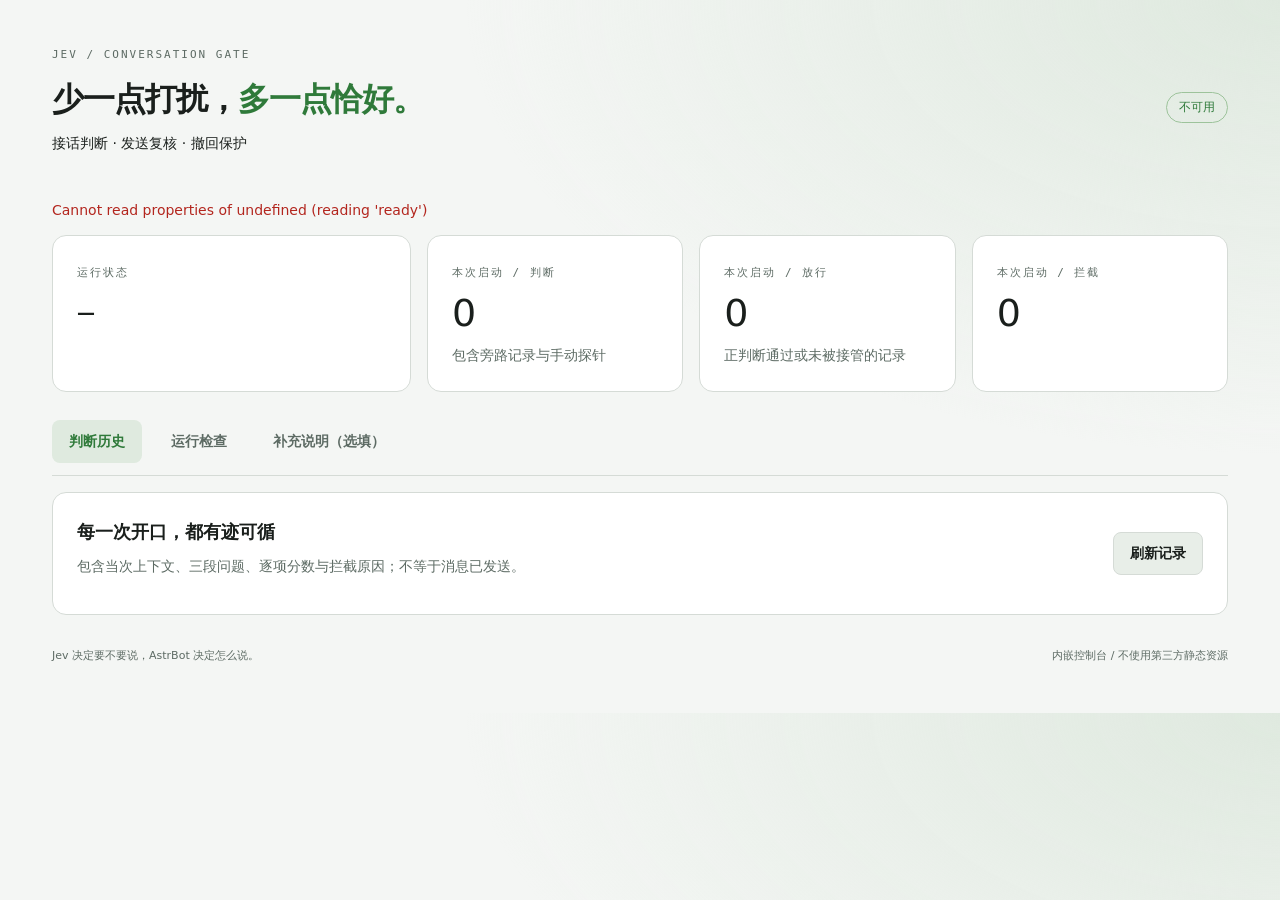
==== pages/console/index.html @ 3eebd917 "v0.2.1: 控制台覆写区直接预填内置题面，保持原文不算修改；新增默认题面接口" ====
<!doctype html>
<html lang="zh-CN">
<head>
  <meta charset="utf-8">
  <meta name="viewport" content="width=device-width, initial-scale=1">
  <title>Jev · 接话控制台</title>
  <link rel="stylesheet" href="./style.css">
  <script type="module" src="./app.js"></script>
</head>
<body>
  <main>
    <header>
      <div><div class="eyebrow">JEV / CONVERSATION GATE</div><h1>少一点打扰，<span>多一点恰好。</span></h1><p>接话判断 · 发送复核 · 撤回保护</p></div>
      <span class="pill" id="connection">加载中</span>
    </header>
    <p id="notice" role="status" aria-live="polite"></p>
    <div id="workspace">
      <div class="metrics">
        <section class="panel"><span class="eyebrow">运行状态</span><h2 id="running">—</h2><p id="model" class="muted"></p></section>
        <section class="panel"><span class="eyebrow">本次启动 / 判断</span><strong id="decisions">0</strong><p class="muted">包含旁路记录与手动探针</p></section>
        <section class="panel"><span class="eyebrow">本次启动 / 放行</span><strong id="allowed">0</strong><p class="muted">正判断通过或未被接管的记录</p></section>
        <section class="panel"><span class="eyebrow">本次启动 / 拦截</span><strong id="blocked">0</strong><p id="storage" class="muted"></p></section>
      </div>
      <nav aria-label="控制台分区">
        <button class="tab active" data-tab="history">判断历史</button>
        <button class="tab" data-tab="health">运行检查</button>
        <button class="tab" data-tab="policy">补充说明（选填）</button>
      </nav>
      <section id="history" class="panel tab-panel">
        <div class="section-title"><div><h2>每一次开口，都有迹可循</h2><p class="muted">包含当次上下文、三段问题、逐项分数与拦截原因；不等于消息已发送。</p></div><button id="refresh-history" class="secondary">刷新记录</button></div>
        <div id="history-list"></div><button id="more-history" class="secondary" hidden>加载更早记录</button>
      </section>
      <section id="health" class="panel tab-panel" hidden>
        <h2>运行检查</h2><p class="muted">功能开关在 AstrBot 插件配置中修改，重新加载插件生效。</p>
        <div id="switches" class="switches"></div>
        <div class="toolbar"><button id="refresh-status" class="secondary">刷新状态</button><button id="probe">调用 Jev 测试连接</button></div>
        <p class="hint">连接测试会向 TypeSafe 发送一条固定的虚构问候，产生一次 API 用量。不发送真实聊天，不触发机器人回复。</p>
        <pre id="probe-output">尚未运行手动检查。</pre>
        <p class="hint">撤回支持 OneBot v11 群聊 / 私聊通知。只保证受管的 AstrBot 回复管道，不拦截工具或其他插件绕过管道的直接发送；已进入平台网络发送的消息无法追回。</p>
      </section>
      <section id="policy" class="panel tab-panel" hidden>
        <div class="section-title"><div><h2>聊天偏好</h2><p class="muted">判断题目是内置的，装上就能用，这里可留空。填了会拼到每道题末尾，所有阶段（接话、复核、时效）共用；保存后下一次判断立即生效，不修改 AstrBot 原本的人格。</p></div><span class="pill">选填</span></div>
        <p class="hint">大白话即可，例如「多接梗、少说教」「别掺和报销话题」。变量：<code>{{persona}}</code> —— 当前会话生效的 AstrBot 人格提示词，写了才注入，没写就不发送。</p>
        <div class="row"><button type="button" class="quiet insert" data-target="guidance">插入人格变量</button></div>
        <textarea id="guidance" rows="8" maxlength="6000" spellcheck="false" placeholder="多接梗、少说教，回答简短一点。"></textarea>
        <div class="toolbar"><button id="save-policy">保存偏好</button><button id="reset-policy" class="secondary">清空</button><button id="export-policy" class="secondary">导出 JSON</button><span class="muted">清空仅改编辑器，点保存才生效。</span></div>
        <details id="import-box"><summary>导入 JSON</summary><p class="hint">把别处导出的完整规则 JSON 粘进来，点「填入下面」后检查一遍再保存。</p><textarea id="import-text" rows="4" spellcheck="false" placeholder="这是别处复制的规则 JSON"></textarea><div class="toolbar"><button id="import-fill" class="secondary">填入下面</button></div></details>
        <details><summary>展开预览 · 不调用模型</summary><div class="toolbar"><label for="preview-session">会话快照</label><select id="preview-session"><option value="">无会话 / 空人格</option></select><button id="preview" class="secondary">预览当前草稿</button></div><p id="preview-note" class="hint"></p><pre id="preview-output">选择会话快照后点「预览当前草稿」，即可看到偏好拼进题目后的完整指令样例。</pre></details>
        <details id="overrides-box"><summary>高级：提示词覆写</summary><p class="hint">每个框里直接显示内置原文，改成别的话才会保存为覆写；保持原文不动就不算修改。防注入提示会自动保留，看不到也删不掉。</p><div id="overrides"></div></details>
      </section>
    </div>
    <footer>Jev 决定要不要说，AstrBot 决定怎么说。<span>内嵌控制台 / 不使用第三方静态资源</span></footer>
  </main>
</body>
</html>
---- pages/console/style.css ----
:root{color-scheme:light dark;--bg:#f4f6f4;--glow:#dfe9df;--panel:#fff;--line:#d5dbd6;--text:#1a1f1c;--muted:#5d6b64;--accent:#2f7a3a;--accent-ink:#fff;--pill-line:#9dc39b;--field:#fff;--field-line:#c7d0c8;--focus:#7aae77;--secondary:#e8eee8;--secondary-ink:#1a1f1c;--tab-active:#dfeadf;--code:#f0f3f0;--error:#b3261e;font-family:system-ui,-apple-system,"Segoe UI",sans-serif}
[data-theme="dark"]{--bg:#111315;--glow:#243125;--panel:#1b1e21;--line:#34393d;--text:#e6e9e7;--muted:#9da9a4;--accent:#b4edb0;--accent-ink:#142113;--pill-line:#556451;--field:#141819;--field-line:#454e48;--focus:#7aae77;--secondary:#2a3230;--secondary-ink:#e6e9e7;--tab-active:#2b3b2d;--code:#121617;--error:#ffa89e}
*{box-sizing:border-box}body{margin:0;background:radial-gradient(ellipse at top right,var(--glow) 0,transparent 45%),var(--bg);color:var(--text);font-size:14px;line-height:1.65}main{max-width:1240px;margin:auto;padding:48px 32px}header,.section-title,.row,.toolbar{display:flex;align-items:center;gap:16px}header,.section-title{justify-content:space-between}header{margin-bottom:32px}h1{font-size:32px;font-weight:600;letter-spacing:-1px;margin:12px 0 6px}h1 span{color:var(--accent)}h2{font-size:18px;margin:0 0 8px}p{margin:6px 0 12px}.eyebrow{font:11px ui-monospace,monospace;letter-spacing:2px;color:var(--muted)}.muted,.hint,footer{color:var(--muted)}.hint{font-size:12px}.panel{padding:24px;border:1px solid var(--line);background:var(--panel);border-radius:14px}.pill{padding:5px 12px;border:1px solid var(--pill-line);border-radius:24px;color:var(--accent);white-space:nowrap;font-size:12px}.metrics{display:grid;grid-template-columns:1.4fr 1fr 1fr;gap:16px}.metrics strong{font-size:38px;line-height:1.6;font-weight:500;display:block}.metrics h2{margin-top:15px}.metrics p{margin:0}nav{display:flex;gap:12px;margin:28px 0 16px;border-bottom:1px solid var(--line);padding-bottom:12px}button{font:inherit;border:1px solid transparent;border-radius:8px;padding:9px 16px;cursor:pointer;background:var(--accent);color:var(--accent-ink);font-weight:600}button:hover{filter:brightness(1.12)}button:disabled{opacity:.5;cursor:wait}button.secondary{background:var(--secondary);color:var(--secondary-ink);border-color:var(--line)}.quiet,.tab{background:transparent;color:var(--muted)}.tab.active{background:var(--tab-active);color:var(--accent)}input,select,textarea{font:inherit;border:1px solid var(--field-line);border-radius:8px;background:var(--field);color:var(--text);padding:10px;min-width:0}input:focus,textarea:focus,select:focus{outline:2px solid var(--focus);outline-offset:2px}textarea{width:100%;resize:vertical;line-height:1.8;font-size:13px;min-height:320px}.editors{display:grid;grid-template-columns:1fr 1fr;gap:20px;margin-top:20px}.editors .row{justify-content:space-between;margin-bottom:8px;min-height:40px}.insert{padding:5px 8px;font-size:12px}.toolbar{flex-wrap:wrap;margin:20px 0}.toolbar .muted{font-size:12px}details{border-top:1px solid var(--line);padding-top:16px;margin-top:20px}summary{cursor:pointer;color:var(--accent)}pre{white-space:pre-wrap;overflow-wrap:anywhere;background:var(--code);color:var(--text);padding:18px;border-radius:8px;font:12px/1.9 ui-monospace,monospace;max-height:520px;overflow:auto}select{max-width:70%}code{color:var(--accent)}.switches{display:grid;grid-template-columns:repeat(3,1fr);gap:10px;margin-top:24px}.switch-item{display:flex;justify-content:space-between;border:1px solid var(--line);padding:10px 12px;border-radius:8px}.on{color:var(--accent)}.off{color:var(--muted)}.record{padding:16px 0;border-bottom:1px solid var(--line)}.record summary{display:flex;justify-content:space-between;gap:12px;flex-wrap:wrap}.record pre{margin-bottom:0}.empty{padding:48px;text-align:center;color:var(--muted)}#notice{min-height:24px;color:var(--accent)}#notice.error{color:var(--error)}footer{display:flex;justify-content:space-between;margin-top:32px;font-size:11px}button:focus-visible{outline:2px solid var(--text);outline-offset:3px}[hidden]{display:none!important}
@media(max-width:750px){main{padding:24px 16px}h1{font-size:25px}header{align-items:flex-start;gap:8px}.metrics{grid-template-columns:1fr 1fr}.metrics .panel:first-child{grid-column:1/-1}.panel{padding:18px}.editors{grid-template-columns:1fr}.switches{grid-template-columns:1fr 1fr}.section-title{align-items:flex-start;flex-direction:column}.row{flex-wrap:wrap}nav{gap:0;flex-wrap:wrap}nav button{padding:8px 10px}footer{flex-direction:column}.pill{font-size:10px}.metrics strong{font-size:30px}}

.override{border-top:1px dashed var(--line);padding-top:14px;margin-top:14px}.override label{display:block;font-weight:600;margin-bottom:6px}.override textarea{min-height:110px;font-size:13px}.override input{display:block;width:100%;margin-top:6px;font-size:13px}

.metrics{grid-template-columns:1.4fr 1fr 1fr 1fr}@media(max-width:750px){.metrics{grid-template-columns:1fr 1fr}}
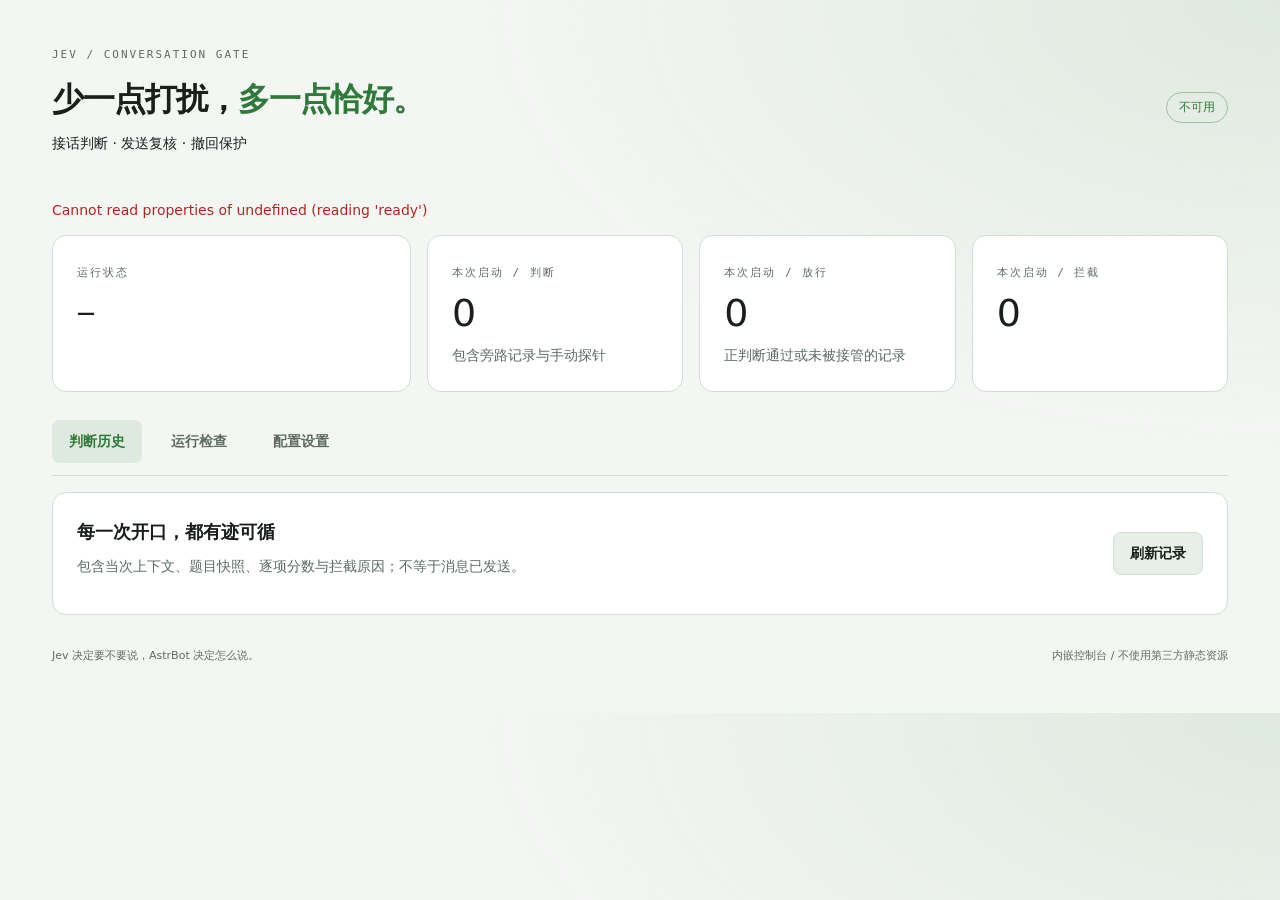
==== commit d5a9cc60: "feat: 配置设置改为三场景 JSON" ====
--- a/pages/console/index.html
+++ b/pages/console/index.html
@@ -24,10 +24,10 @@
       <nav aria-label="控制台分区">
         <button class="tab active" data-tab="history">判断历史</button>
         <button class="tab" data-tab="health">运行检查</button>
-        <button class="tab" data-tab="policy">补充说明（选填）</button>
+        <button class="tab" data-tab="policy">配置设置</button>
       </nav>
       <section id="history" class="panel tab-panel">
-        <div class="section-title"><div><h2>每一次开口，都有迹可循</h2><p class="muted">包含当次上下文、三段问题、逐项分数与拦截原因；不等于消息已发送。</p></div><button id="refresh-history" class="secondary">刷新记录</button></div>
+        <div class="section-title"><div><h2>每一次开口，都有迹可循</h2><p class="muted">包含当次上下文、题目快照、逐项分数与拦截原因；不等于消息已发送。</p></div><button id="refresh-history" class="secondary">刷新记录</button></div>
         <div id="history-list"></div><button id="more-history" class="secondary" hidden>加载更早记录</button>
       </section>
       <section id="health" class="panel tab-panel" hidden>
@@ -39,14 +39,12 @@
         <p class="hint">撤回支持 OneBot v11 群聊 / 私聊通知。只保证受管的 AstrBot 回复管道，不拦截工具或其他插件绕过管道的直接发送；已进入平台网络发送的消息无法追回。</p>
       </section>
       <section id="policy" class="panel tab-panel" hidden>
-        <div class="section-title"><div><h2>聊天偏好</h2><p class="muted">判断题目是内置的，装上就能用，这里可留空。填了会拼到每道题末尾，所有阶段（接话、复核、时效）共用；保存后下一次判断立即生效，不修改 AstrBot 原本的人格。</p></div><span class="pill">选填</span></div>
-        <p class="hint">大白话即可，例如「多接梗、少说教」「别掺和报销话题」。变量：<code>{{persona}}</code> —— 当前会话生效的 AstrBot 人格提示词，写了才注入，没写就不发送。</p>
-        <div class="row"><button type="button" class="quiet insert" data-target="guidance">插入人格变量</button></div>
-        <textarea id="guidance" rows="8" maxlength="6000" spellcheck="false" placeholder="多接梗、少说教，回答简短一点。"></textarea>
-        <div class="toolbar"><button id="save-policy">保存偏好</button><button id="reset-policy" class="secondary">清空</button><button id="export-policy" class="secondary">导出 JSON</button><span class="muted">清空仅改编辑器，点保存才生效。</span></div>
-        <details id="import-box"><summary>导入 JSON</summary><p class="hint">把别处导出的完整规则 JSON 粘进来，点「填入下面」后检查一遍再保存。</p><textarea id="import-text" rows="4" spellcheck="false" placeholder="这是别处复制的规则 JSON"></textarea><div class="toolbar"><button id="import-fill" class="secondary">填入下面</button></div></details>
-        <details><summary>展开预览 · 不调用模型</summary><div class="toolbar"><label for="preview-session">会话快照</label><select id="preview-session"><option value="">无会话 / 空人格</option></select><button id="preview" class="secondary">预览当前草稿</button></div><p id="preview-note" class="hint"></p><pre id="preview-output">选择会话快照后点「预览当前草稿」，即可看到偏好拼进题目后的完整指令样例。</pre></details>
-        <details id="overrides-box"><summary>高级：提示词覆写</summary><p class="hint">每个框里直接显示内置原文，改成别的话才会保存为覆写；保持原文不动就不算修改。防注入提示会自动保留，看不到也删不掉。</p><div id="overrides"></div></details>
+        <div class="section-title">
+          <div><h2>配置设置</h2><p class="muted">三个场景分开调，保存后下一次判断立即生效。</p></div>
+          <button id="save-policy">保存</button>
+        </div>
+        <p class="hint">可以写 <code>//</code> 注释，保存时会自动去掉。防注入说明由代码自动拼接，不用写。</p>
+        <div id="policy-modules"></div>
       </section>
     </div>
     <footer>Jev 决定要不要说，AstrBot 决定怎么说。<span>内嵌控制台 / 不使用第三方静态资源</span></footer>
--- a/pages/console/style.css
+++ b/pages/console/style.css
@@ -1,8 +1,9 @@
 :root{color-scheme:light dark;--bg:#f4f6f4;--glow:#dfe9df;--panel:#fff;--line:#d5dbd6;--text:#1a1f1c;--muted:#5d6b64;--accent:#2f7a3a;--accent-ink:#fff;--pill-line:#9dc39b;--field:#fff;--field-line:#c7d0c8;--focus:#7aae77;--secondary:#e8eee8;--secondary-ink:#1a1f1c;--tab-active:#dfeadf;--code:#f0f3f0;--error:#b3261e;font-family:system-ui,-apple-system,"Segoe UI",sans-serif}
 [data-theme="dark"]{--bg:#111315;--glow:#243125;--panel:#1b1e21;--line:#34393d;--text:#e6e9e7;--muted:#9da9a4;--accent:#b4edb0;--accent-ink:#142113;--pill-line:#556451;--field:#141819;--field-line:#454e48;--focus:#7aae77;--secondary:#2a3230;--secondary-ink:#e6e9e7;--tab-active:#2b3b2d;--code:#121617;--error:#ffa89e}
-*{box-sizing:border-box}body{margin:0;background:radial-gradient(ellipse at top right,var(--glow) 0,transparent 45%),var(--bg);color:var(--text);font-size:14px;line-height:1.65}main{max-width:1240px;margin:auto;padding:48px 32px}header,.section-title,.row,.toolbar{display:flex;align-items:center;gap:16px}header,.section-title{justify-content:space-between}header{margin-bottom:32px}h1{font-size:32px;font-weight:600;letter-spacing:-1px;margin:12px 0 6px}h1 span{color:var(--accent)}h2{font-size:18px;margin:0 0 8px}p{margin:6px 0 12px}.eyebrow{font:11px ui-monospace,monospace;letter-spacing:2px;color:var(--muted)}.muted,.hint,footer{color:var(--muted)}.hint{font-size:12px}.panel{padding:24px;border:1px solid var(--line);background:var(--panel);border-radius:14px}.pill{padding:5px 12px;border:1px solid var(--pill-line);border-radius:24px;color:var(--accent);white-space:nowrap;font-size:12px}.metrics{display:grid;grid-template-columns:1.4fr 1fr 1fr;gap:16px}.metrics strong{font-size:38px;line-height:1.6;font-weight:500;display:block}.metrics h2{margin-top:15px}.metrics p{margin:0}nav{display:flex;gap:12px;margin:28px 0 16px;border-bottom:1px solid var(--line);padding-bottom:12px}button{font:inherit;border:1px solid transparent;border-radius:8px;padding:9px 16px;cursor:pointer;background:var(--accent);color:var(--accent-ink);font-weight:600}button:hover{filter:brightness(1.12)}button:disabled{opacity:.5;cursor:wait}button.secondary{background:var(--secondary);color:var(--secondary-ink);border-color:var(--line)}.quiet,.tab{background:transparent;color:var(--muted)}.tab.active{background:var(--tab-active);color:var(--accent)}input,select,textarea{font:inherit;border:1px solid var(--field-line);border-radius:8px;background:var(--field);color:var(--text);padding:10px;min-width:0}input:focus,textarea:focus,select:focus{outline:2px solid var(--focus);outline-offset:2px}textarea{width:100%;resize:vertical;line-height:1.8;font-size:13px;min-height:320px}.editors{display:grid;grid-template-columns:1fr 1fr;gap:20px;margin-top:20px}.editors .row{justify-content:space-between;margin-bottom:8px;min-height:40px}.insert{padding:5px 8px;font-size:12px}.toolbar{flex-wrap:wrap;margin:20px 0}.toolbar .muted{font-size:12px}details{border-top:1px solid var(--line);padding-top:16px;margin-top:20px}summary{cursor:pointer;color:var(--accent)}pre{white-space:pre-wrap;overflow-wrap:anywhere;background:var(--code);color:var(--text);padding:18px;border-radius:8px;font:12px/1.9 ui-monospace,monospace;max-height:520px;overflow:auto}select{max-width:70%}code{color:var(--accent)}.switches{display:grid;grid-template-columns:repeat(3,1fr);gap:10px;margin-top:24px}.switch-item{display:flex;justify-content:space-between;border:1px solid var(--line);padding:10px 12px;border-radius:8px}.on{color:var(--accent)}.off{color:var(--muted)}.record{padding:16px 0;border-bottom:1px solid var(--line)}.record summary{display:flex;justify-content:space-between;gap:12px;flex-wrap:wrap}.record pre{margin-bottom:0}.empty{padding:48px;text-align:center;color:var(--muted)}#notice{min-height:24px;color:var(--accent)}#notice.error{color:var(--error)}footer{display:flex;justify-content:space-between;margin-top:32px;font-size:11px}button:focus-visible{outline:2px solid var(--text);outline-offset:3px}[hidden]{display:none!important}
-@media(max-width:750px){main{padding:24px 16px}h1{font-size:25px}header{align-items:flex-start;gap:8px}.metrics{grid-template-columns:1fr 1fr}.metrics .panel:first-child{grid-column:1/-1}.panel{padding:18px}.editors{grid-template-columns:1fr}.switches{grid-template-columns:1fr 1fr}.section-title{align-items:flex-start;flex-direction:column}.row{flex-wrap:wrap}nav{gap:0;flex-wrap:wrap}nav button{padding:8px 10px}footer{flex-direction:column}.pill{font-size:10px}.metrics strong{font-size:30px}}
+*{box-sizing:border-box}body{margin:0;background:radial-gradient(ellipse at top right,var(--glow) 0,transparent 45%),var(--bg);color:var(--text);font-size:14px;line-height:1.65}main{max-width:1240px;margin:auto;padding:48px 32px}header,.section-title,.row,.toolbar{display:flex;align-items:center;gap:16px}header,.section-title{justify-content:space-between}header{margin-bottom:32px}h1{font-size:32px;font-weight:600;letter-spacing:-1px;margin:12px 0 6px}h1 span{color:var(--accent)}h2{font-size:18px;margin:0 0 8px}p{margin:6px 0 12px}.eyebrow{font:11px ui-monospace,monospace;letter-spacing:2px;color:var(--muted)}.muted,.hint,footer{color:var(--muted)}.hint{font-size:12px}.panel{padding:24px;border:1px solid var(--line);background:var(--panel);border-radius:14px}.pill{padding:5px 12px;border:1px solid var(--pill-line);border-radius:24px;color:var(--accent);white-space:nowrap;font-size:12px}.metrics{display:grid;grid-template-columns:1.4fr 1fr 1fr;gap:16px}.metrics strong{font-size:38px;line-height:1.6;font-weight:500;display:block}.metrics h2{margin-top:15px}.metrics p{margin:0}nav{display:flex;gap:12px;margin:28px 0 16px;border-bottom:1px solid var(--line);padding-bottom:12px}button{font:inherit;border:1px solid transparent;border-radius:8px;padding:9px 16px;cursor:pointer;background:var(--accent);color:var(--accent-ink);font-weight:600}button:hover{filter:brightness(1.12)}button:disabled{opacity:.5;cursor:wait}button.secondary{background:var(--secondary);color:var(--secondary-ink);border-color:var(--line)}.quiet,.tab{background:transparent;color:var(--muted)}.tab.active{background:var(--tab-active);color:var(--accent)}input,select,textarea{font:inherit;border:1px solid var(--field-line);border-radius:8px;background:var(--field);color:var(--text);padding:10px;min-width:0}input:focus,textarea:focus,select:focus{outline:2px solid var(--focus);outline-offset:2px}textarea{width:100%;resize:vertical;line-height:1.8;font-size:13px;min-height:320px}.insert{padding:5px 8px;font-size:12px}.toolbar{flex-wrap:wrap;margin:20px 0}.toolbar .muted{font-size:12px}details{border-top:1px solid var(--line);padding-top:16px;margin-top:20px}summary{cursor:pointer;color:var(--accent)}pre{white-space:pre-wrap;overflow-wrap:anywhere;background:var(--code);color:var(--text);padding:18px;border-radius:8px;font:12px/1.9 ui-monospace,monospace;max-height:520px;overflow:auto}select{max-width:70%}code{color:var(--accent)}.switches{display:grid;grid-template-columns:repeat(3,1fr);gap:10px;margin-top:24px}.switch-item{display:flex;justify-content:space-between;border:1px solid var(--line);padding:10px 12px;border-radius:8px}.on{color:var(--accent)}.off{color:var(--muted)}.record{padding:16px 0;border-bottom:1px solid var(--line)}.record summary{display:flex;justify-content:space-between;gap:12px;flex-wrap:wrap}.record pre{margin-bottom:0}.empty{padding:48px;text-align:center;color:var(--muted)}#notice{min-height:24px;color:var(--accent)}#notice.error{color:var(--error)}footer{display:flex;justify-content:space-between;margin-top:32px;font-size:11px}button:focus-visible{outline:2px solid var(--text);outline-offset:3px}[hidden]{display:none!important}
+@media(max-width:750px){main{padding:24px 16px}h1{font-size:25px}header{align-items:flex-start;gap:8px}.metrics{grid-template-columns:1fr 1fr}.metrics .panel:first-child{grid-column:1/-1}.panel{padding:18px}.switches{grid-template-columns:1fr 1fr}.section-title{align-items:flex-start;flex-direction:column}.row{flex-wrap:wrap}nav{gap:0;flex-wrap:wrap}nav button{padding:8px 10px}footer{flex-direction:column}.pill{font-size:10px}.metrics strong{font-size:30px}}
 
-.override{border-top:1px dashed var(--line);padding-top:14px;margin-top:14px}.override label{display:block;font-weight:600;margin-bottom:6px}.override textarea{min-height:110px;font-size:13px}.override input{display:block;width:100%;margin-top:6px;font-size:13px}
 
 .metrics{grid-template-columns:1.4fr 1fr 1fr 1fr}@media(max-width:750px){.metrics{grid-template-columns:1fr 1fr}}
+
+.policy-module{border-top:1px solid var(--line);padding-top:18px;margin-top:18px}.policy-header{display:flex;justify-content:space-between;align-items:center;gap:12px;flex-wrap:wrap}.policy-header h3{margin:0;font-size:15px}.policy-module textarea{min-height:360px;font:12px/1.7 ui-monospace,monospace}
